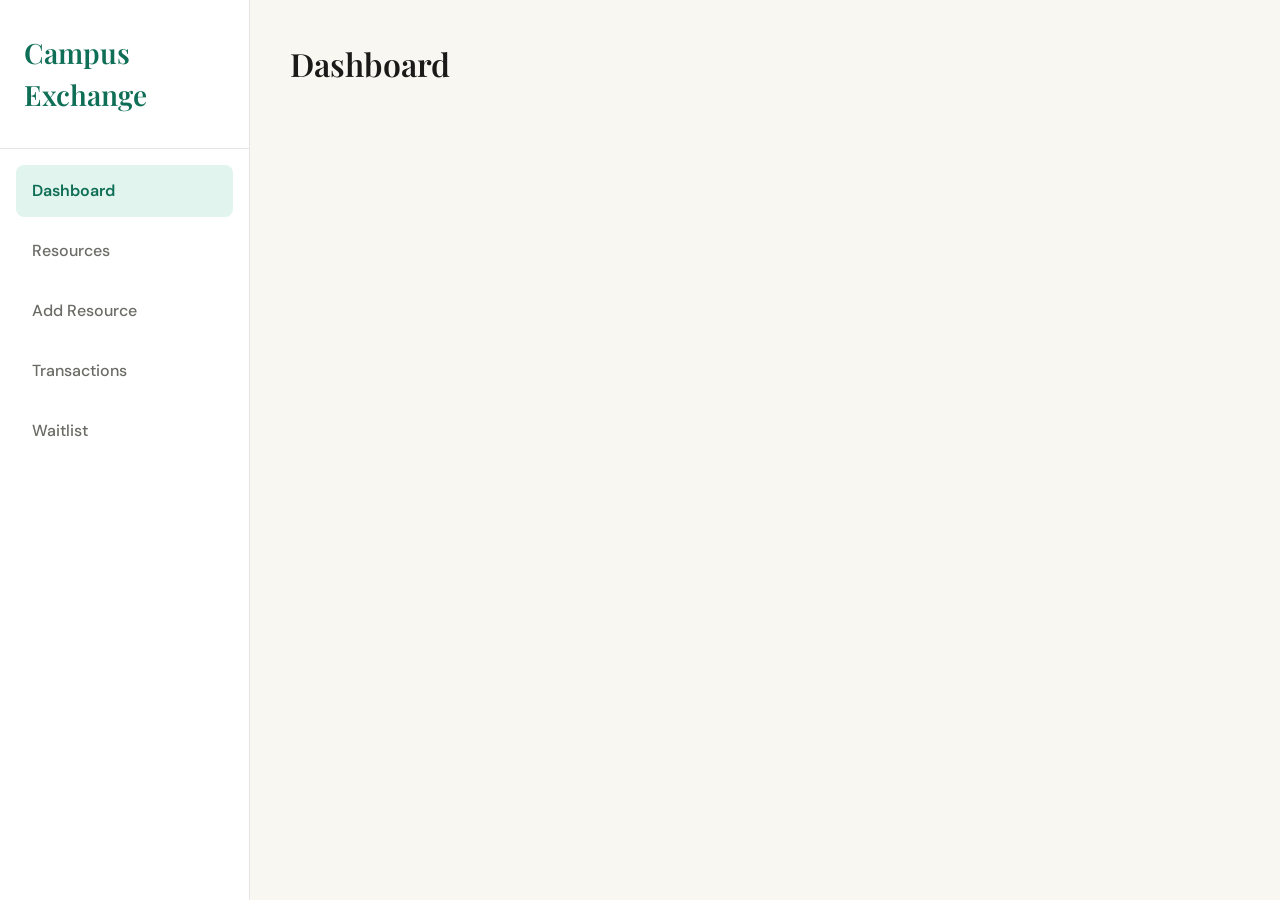
==== index.html @ b08d1180 "init: base layout and navigation" ====
<!DOCTYPE html>
<html lang="en">
<head>
    <meta charset="UTF-8">
    <meta name="viewport" content="width=device-width, initial-scale=1.0">
    <title>Campus Exchange</title>
    <!-- Add Google Fonts: Playfair Display for headings & DM Sans for body -->
    <link rel="preconnect" href="https://fonts.googleapis.com">
    <link rel="preconnect" href="https://fonts.gstatic.com" crossorigin>
    <link href="https://fonts.googleapis.com/css2?family=DM+Sans:ital,opsz,wght@0,9..40,100..1000;1,9..40,100..1000&family=Playfair+Display:ital,wght@0,400..900;1,400..900&display=swap" rel="stylesheet">
    <link rel="stylesheet" href="style.css">
</head>
<body>
    <div class="app-container">
        <!-- Sidebar Navigation -->
        <aside class="sidebar">
            <h1 class="logo">Campus Exchange</h1>
            <nav class="nav-menu">
                <a href="#dashboard" class="nav-link active" data-target="dashboard">Dashboard</a>
                <a href="#resources" class="nav-link" data-target="resources">Resources</a>
                <a href="#add-resource" class="nav-link" data-target="add-resource">Add Resource</a>
                <a href="#transactions" class="nav-link" data-target="transactions">Transactions</a>
                <a href="#waitlist" class="nav-link" data-target="waitlist">Waitlist</a>
            </nav>
        </aside>

        <!-- Main Content Area -->
        <main class="main-content">
            <section id="dashboard" class="page-section">
                <h2>Dashboard</h2>
            </section>
            
            <section id="resources" class="page-section hidden">
                <h2>Resources</h2>
            </section>
            
            <section id="add-resource" class="page-section hidden">
                <h2>Add Resource</h2>
            </section>
            
            <section id="transactions" class="page-section hidden">
                <h2>Transactions</h2>
            </section>
            
            <section id="waitlist" class="page-section hidden">
                <h2>Waitlist</h2>
            </section>
        </main>
    </div>

    <script src="mock-data.js"></script>
    <script src="app.js"></script>
</body>
</html>
---- style.css ----
/* Custom Styles for Campus Exchange */

:root {
    /* Color System */
    --primary: #0F6E56;
    --primary-light: #E1F5EE;
    --bg-page: #F9F7F2;
    --bg-card: #FFFFFF;
    --border: rgba(0,0,0,0.10);
    --text-main: #1A1A18;
    --text-muted: #6B6B65;
    
    /* Layout Variables */
    --sidebar-width: 250px;
}

* {
    box-sizing: border-box;
    margin: 0;
    padding: 0;
}

body {
    font-family: "DM Sans", sans-serif;
    background-color: var(--bg-page);
    color: var(--text-main);
    line-height: 1.5;
}

h1, h2, h3, h4, h5, h6 {
    font-family: "Playfair Display", serif;
    font-weight: 600;
}

p {
    font-family: "DM Sans", sans-serif;
}

/* Base Layout */
.app-container {
    display: flex;
    min-height: 100vh;
}

/* Sidebar Styles */
.sidebar {
    width: var(--sidebar-width);
    background-color: var(--bg-card);
    border-right: 1px solid var(--border);
    position: fixed;
    top: 0;
    left: 0;
    bottom: 0;
    display: flex;
    flex-direction: column;
}

.logo {
    font-size: 1.75rem;
    padding: 2rem 1.5rem;
    color: var(--primary);
    border-bottom: 1px solid var(--border);
    margin-bottom: 1rem;
}

.nav-menu {
    display: flex;
    flex-direction: column;
    padding: 0 1rem;
    gap: 0.5rem;
}

.nav-link {
    text-decoration: none;
    color: var(--text-muted);
    padding: 0.875rem 1rem;
    border-radius: 8px;
    font-size: 1rem;
    font-weight: 500;
    transition: all 0.2s ease;
}

.nav-link:hover {
    background-color: var(--primary-light);
    color: var(--primary);
}

.nav-link.active {
    background-color: var(--primary-light);
    color: var(--primary);
    font-weight: 600;
}

/* Main Content Styles */
.main-content {
    margin-left: var(--sidebar-width);
    padding: 2.5rem;
    flex: 1;
    max-width: 1200px;
}

.page-section > h2 {
    font-size: 2rem;
    margin-bottom: 2rem;
    color: var(--text-main);
}

/* Utility Classes for View Toggling */
.page-section {
    display: block;
}

.page-section.hidden {
    display: none;
}
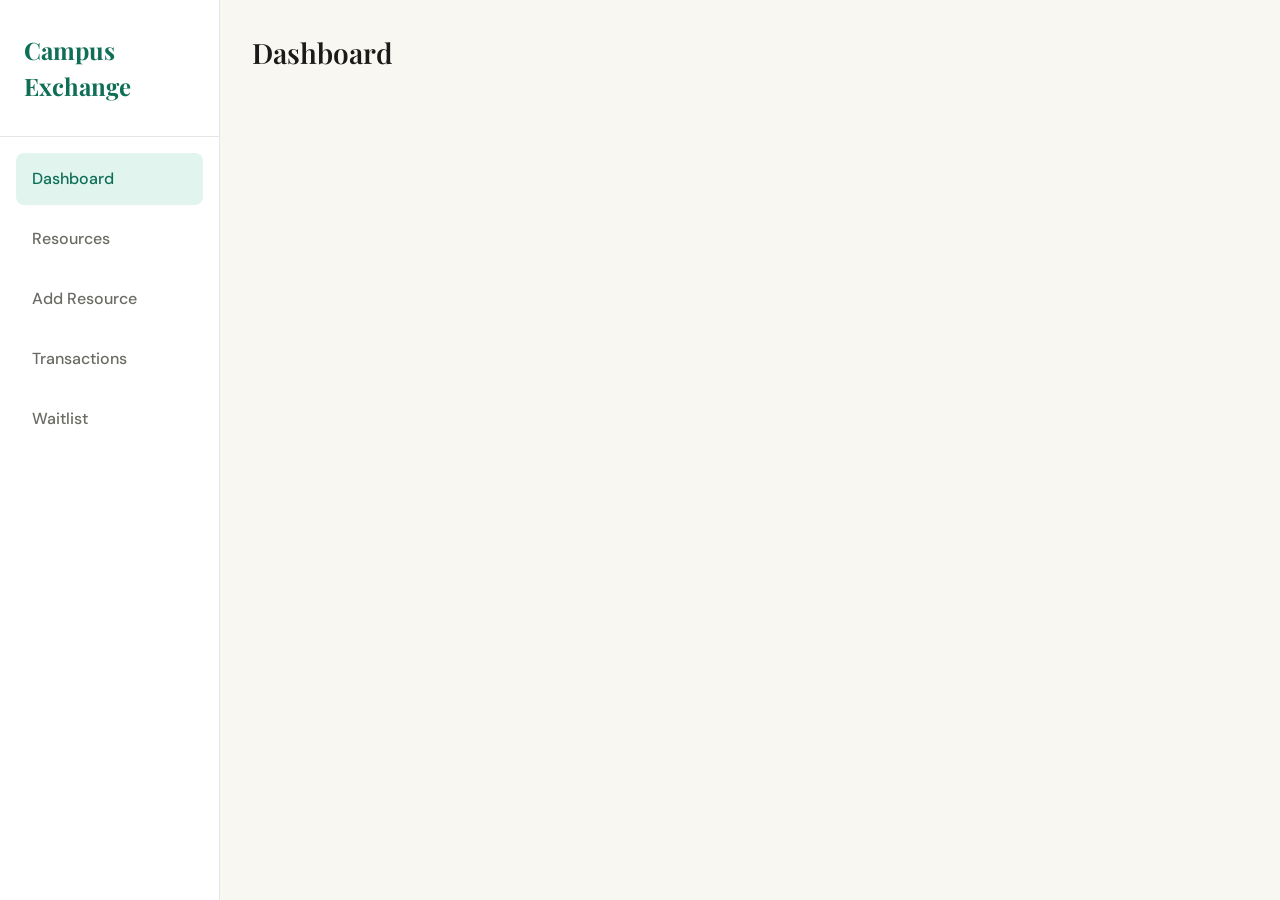
==== commit 82c12ae8: "feat: resources table with actions" ====
--- a/index.html
+++ b/index.html
@@ -32,6 +32,55 @@
             
             <section id="resources" class="page-section hidden">
                 <h2>Resources</h2>
+                
+                <div class="card" style="display: flex; gap: 1.5rem; align-items: center; padding: 1rem 1.5rem;">
+                    <div>
+                        <label for="filter-category" class="stat-label">Category</label>
+                        <select id="filter-category" style="padding: 0.5rem; border-radius: 6px; border: 1px solid var(--border); font-family: inherit;">
+                            <option value="All">All</option>
+                            <option value="Textbook">Textbook</option>
+                            <option value="Hardware">Hardware</option>
+                            <option value="Equipment">Equipment</option>
+                        </select>
+                    </div>
+                    <div>
+                        <label for="filter-status" class="stat-label">Status</label>
+                        <select id="filter-status" style="padding: 0.5rem; border-radius: 6px; border: 1px solid var(--border); font-family: inherit;">
+                            <option value="All">All</option>
+                            <option value="available">Available</option>
+                            <option value="borrowed">Borrowed</option>
+                            <option value="waitlisted">Waitlisted</option>
+                        </select>
+                    </div>
+                    <div>
+                        <label for="filter-condition" class="stat-label">Condition</label>
+                        <select id="filter-condition" style="padding: 0.5rem; border-radius: 6px; border: 1px solid var(--border); font-family: inherit;">
+                            <option value="All">All</option>
+                            <option value="good">Good</option>
+                            <option value="fair">Fair</option>
+                            <option value="poor">Poor</option>
+                        </select>
+                    </div>
+                </div>
+
+                <div class="table-container">
+                    <table>
+                        <thead>
+                            <tr>
+                                <th>Title</th>
+                                <th>Author/Model</th>
+                                <th>Category</th>
+                                <th>Condition</th>
+                                <th>Status</th>
+                                <th>Donor</th>
+                                <th>Action</th>
+                            </tr>
+                        </thead>
+                        <tbody id="resources-tbody">
+                            <!-- Populated by JS -->
+                        </tbody>
+                    </table>
+                </div>
             </section>
             
             <section id="add-resource" class="page-section hidden">
--- a/style.css
+++ b/style.css
@@ -1,7 +1,4 @@
-/* Custom Styles for Campus Exchange */
-
 :root {
-    /* Color System */
     --primary: #0F6E56;
     --primary-light: #E1F5EE;
     --bg-page: #F9F7F2;
@@ -9,9 +6,18 @@
     --border: rgba(0,0,0,0.10);
     --text-main: #1A1A18;
     --text-muted: #6B6B65;
-    
-    /* Layout Variables */
-    --sidebar-width: 250px;
+
+    --status-available: #0F6E56;   --status-available-bg: #E1F5EE;
+    --status-borrowed: #BA7517;    --status-borrowed-bg: #FAEEDA;
+    --status-waitlisted: #993C1D;  --status-waitlisted-bg: #FAECE7;
+    --status-overdue: #A32D2D;     --status-overdue-bg: #FCEBEB;
+    --status-returned: #3B6D11;    --status-returned-bg: #EAF3DE;
+
+    --cond-good: #3B6D11;  --cond-good-bg: #EAF3DE;
+    --cond-fair: #BA7517;  --cond-fair-bg: #FAEEDA;
+    --cond-poor: #A32D2D;  --cond-poor-bg: #FCEBEB;
+
+    --sidebar-width: 220px;
 }
 
 * {
@@ -32,17 +38,13 @@
     font-weight: 600;
 }
 
-p {
-    font-family: "DM Sans", sans-serif;
-}
-
-/* Base Layout */
+/* Page Layout */
 .app-container {
     display: flex;
     min-height: 100vh;
 }
 
-/* Sidebar Styles */
+/* Sidebar */
 .sidebar {
     width: var(--sidebar-width);
     background-color: var(--bg-card);
@@ -56,11 +58,12 @@
 }
 
 .logo {
-    font-size: 1.75rem;
+    font-size: 1.5rem;
     padding: 2rem 1.5rem;
     color: var(--primary);
     border-bottom: 1px solid var(--border);
     margin-bottom: 1rem;
+    font-weight: bold;
 }
 
 .nav-menu {
@@ -71,6 +74,7 @@
 }
 
 .nav-link {
+    display: block;
     text-decoration: none;
     color: var(--text-muted);
     padding: 0.875rem 1rem;
@@ -82,34 +86,155 @@
 
 .nav-link:hover {
     background-color: var(--primary-light);
-    color: var(--primary);
 }
 
 .nav-link.active {
     background-color: var(--primary-light);
     color: var(--primary);
-    font-weight: 600;
-}
-
-/* Main Content Styles */
+}
+
+/* Main Content Area */
 .main-content {
     margin-left: var(--sidebar-width);
-    padding: 2.5rem;
+    padding: 2rem;
     flex: 1;
-    max-width: 1200px;
-}
-
-.page-section > h2 {
+}
+
+/* Base Card Class */
+.card {
+    background-color: var(--bg-card);
+    border: 1px solid var(--border);
+    border-radius: 10px;
+    padding: 1.5rem;
+    margin-bottom: 1rem;
+}
+
+/* Stat Cards */
+.stat-card-container {
+    display: grid;
+    grid-template-columns: repeat(auto-fit, minmax(200px, 1fr));
+    gap: 1.5rem;
+    margin-bottom: 2rem;
+}
+
+.stat-card {
+    background-color: var(--bg-card);
+    border: 1px solid var(--border);
+    border-radius: 10px;
+    padding: 1.5rem;
+}
+
+.stat-label {
+    font-size: 0.875rem;
+    color: var(--text-muted);
+    margin-bottom: 0.5rem;
+    display: block;
+}
+
+.stat-number {
     font-size: 2rem;
-    margin-bottom: 2rem;
-    color: var(--text-main);
-}
-
-/* Utility Classes for View Toggling */
+    font-weight: bold;
+    color: var(--text-main);
+}
+
+/* Tables */
+.table-container {
+    background-color: var(--bg-card);
+    border: 1px solid var(--border);
+    border-radius: 10px;
+    overflow-x: auto;
+}
+
+table {
+    width: 100%;
+    border-collapse: collapse;
+    text-align: left;
+}
+
+th, td {
+    padding: 10px;
+}
+
+th {
+    background-color: var(--bg-page);
+    color: var(--text-muted);
+    font-weight: 500;
+    font-size: 0.875rem;
+    border-bottom: 1px solid var(--border);
+}
+
+td {
+    border-bottom: 1px solid var(--border);
+    font-size: 0.9rem;
+    color: var(--text-main);
+}
+
+tr:last-child td {
+    border-bottom: none;
+}
+
+/* Badges */
+.badge {
+    display: inline-block;
+    padding: 3px 10px;
+    border-radius: 20px;
+    font-size: 0.75rem;
+    font-weight: 500;
+}
+
+.badge-available { background-color: var(--status-available-bg); color: var(--status-available); }
+.badge-borrowed { background-color: var(--status-borrowed-bg); color: var(--status-borrowed); }
+.badge-waitlisted { background-color: var(--status-waitlisted-bg); color: var(--status-waitlisted); }
+.badge-overdue { background-color: var(--status-overdue-bg); color: var(--status-overdue); }
+.badge-returned { background-color: var(--status-returned-bg); color: var(--status-returned); }
+
+.badge-good { background-color: var(--cond-good-bg); color: var(--cond-good); }
+.badge-fair { background-color: var(--cond-fair-bg); color: var(--cond-fair); }
+.badge-poor { background-color: var(--cond-poor-bg); color: var(--cond-poor); }
+
+/* Buttons */
+.btn {
+    display: inline-block;
+    padding: 0.5rem 1rem;
+    border-radius: 6px;
+    font-size: 0.875rem;
+    font-weight: 500;
+    cursor: pointer;
+    text-align: center;
+    border: none;
+    font-family: inherit;
+}
+
+.btn-primary {
+    background-color: var(--primary);
+    color: #ffffff;
+}
+
+.btn-primary:hover {
+    opacity: 0.9;
+}
+
+.btn-outline {
+    background-color: transparent;
+    color: var(--text-main);
+    border: 1px solid var(--border);
+}
+
+.btn-outline:hover {
+    background-color: var(--bg-page);
+}
+
+/* Utilities */
 .page-section {
     display: block;
 }
 
+.page-section > h2 {
+    font-size: 1.75rem;
+    margin-bottom: 1.5rem;
+    color: var(--text-main);
+}
+
 .page-section.hidden {
     display: none;
 }
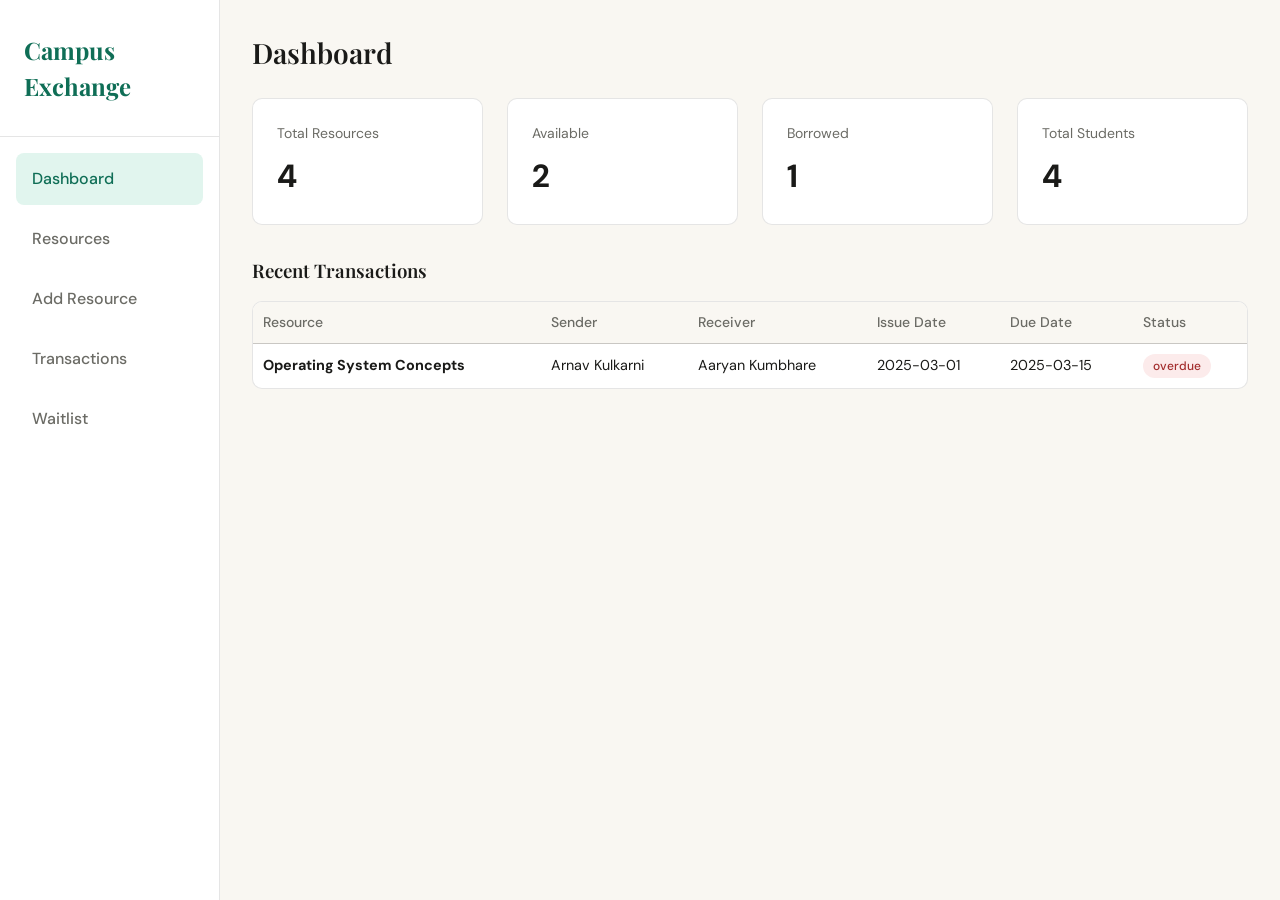
==== commit c4f80cf3: "feat: loading states and toast notifications" ====
--- a/index.html
+++ b/index.html
@@ -85,18 +85,102 @@
             
             <section id="add-resource" class="page-section hidden">
                 <h2>Add Resource</h2>
+                <div class="card" style="max-width: 600px;">
+                    <form id="add-resource-form" style="display: flex; flex-direction: column; gap: 1rem;">
+                        <div style="display: flex; flex-direction: column; gap: 0.5rem;">
+                            <label for="res-title" class="stat-label">Title *</label>
+                            <input type="text" id="res-title" required style="padding: 0.75rem; border-radius: 6px; border: 1px solid var(--border); font-family: inherit;">
+                        </div>
+
+                        <div style="display: flex; flex-direction: column; gap: 0.5rem;">
+                            <label for="res-author" class="stat-label">Author / Model</label>
+                            <input type="text" id="res-author" style="padding: 0.75rem; border-radius: 6px; border: 1px solid var(--border); font-family: inherit;">
+                        </div>
+
+                        <div style="display: flex; gap: 1rem;">
+                            <div style="display: flex; flex-direction: column; gap: 0.5rem; flex: 1;">
+                                <label for="res-category" class="stat-label">Category *</label>
+                                <select id="res-category" required style="padding: 0.75rem; border-radius: 6px; border: 1px solid var(--border); font-family: inherit;">
+                                    <option value="">Select Category</option>
+                                    <option value="Textbook">Textbook</option>
+                                    <option value="Hardware">Hardware</option>
+                                    <option value="Equipment">Equipment</option>
+                                </select>
+                            </div>
+
+                            <div style="display: flex; flex-direction: column; gap: 0.5rem; flex: 1;">
+                                <label for="res-condition" class="stat-label">Condition *</label>
+                                <select id="res-condition" required style="padding: 0.75rem; border-radius: 6px; border: 1px solid var(--border); font-family: inherit;">
+                                    <option value="">Select Condition</option>
+                                    <option value="good">Good</option>
+                                    <option value="fair">Fair</option>
+                                    <option value="poor">Poor</option>
+                                </select>
+                            </div>
+                        </div>
+
+                        <div style="display: flex; flex-direction: column; gap: 0.5rem;">
+                            <label for="res-donor" class="stat-label">Donor *</label>
+                            <select id="res-donor" required style="padding: 0.75rem; border-radius: 6px; border: 1px solid var(--border); font-family: inherit;">
+                                <option value="">Select Donor</option>
+                                <!-- Populated by JS -->
+                            </select>
+                        </div>
+
+                        <div style="margin-top: 1rem;">
+                            <button type="submit" id="res-submit-btn" class="btn btn-primary" disabled style="width: 100%; padding: 0.875rem; font-size: 1rem;">Add Resource</button>
+                        </div>
+                    </form>
+                </div>
             </section>
             
             <section id="transactions" class="page-section hidden">
                 <h2>Transactions</h2>
+                <div class="table-container">
+                    <table>
+                        <thead>
+                            <tr>
+                                <th>ID</th>
+                                <th>Resource</th>
+                                <th>Sender</th>
+                                <th>Receiver</th>
+                                <th>Issue Date</th>
+                                <th>Due Date</th>
+                                <th>Return Date</th>
+                                <th>Status</th>
+                                <th>Action</th>
+                            </tr>
+                        </thead>
+                        <tbody id="transactions-tbody">
+                            <!-- Populated by JS -->
+                        </tbody>
+                    </table>
+                </div>
             </section>
             
             <section id="waitlist" class="page-section hidden">
                 <h2>Waitlist</h2>
+                <div class="table-container">
+                    <table>
+                        <thead>
+                            <tr>
+                                <th>Priority</th>
+                                <th>Resource</th>
+                                <th>Student</th>
+                                <th>Registration Date</th>
+                                <th>Action</th>
+                            </tr>
+                        </thead>
+                        <tbody id="waitlist-tbody">
+                            <!-- Populated by JS -->
+                        </tbody>
+                    </table>
+                </div>
             </section>
         </main>
     </div>
 
+    <div id="toast-container"></div>
     <script src="mock-data.js"></script>
     <script src="app.js"></script>
 </body>
--- a/style.css
+++ b/style.css
@@ -238,3 +238,25 @@
 .page-section.hidden {
     display: none;
 }
+
+#toast-container {
+    position: fixed;
+    top: 1.5rem;
+    right: 1.5rem;
+    display: flex;
+    flex-direction: column;
+    gap: 8px;
+    z-index: 9999;
+}
+.toast {
+    padding: 0.75rem 1.25rem;
+    border-radius: 8px;
+    font-size: 14px;
+    font-weight: 500;
+    min-width: 220px;
+    animation: fadein 0.3s ease;
+}
+.toast-success { background: var(--status-available-bg); color: var(--status-available); }
+.toast-error   { background: var(--status-overdue-bg);   color: var(--status-overdue);   }
+.toast-info    { background: var(--primary-light);        color: var(--primary);          }
+@keyframes fadein { from { opacity: 0; transform: translateY(-8px); } to { opacity: 1; transform: translateY(0); } }
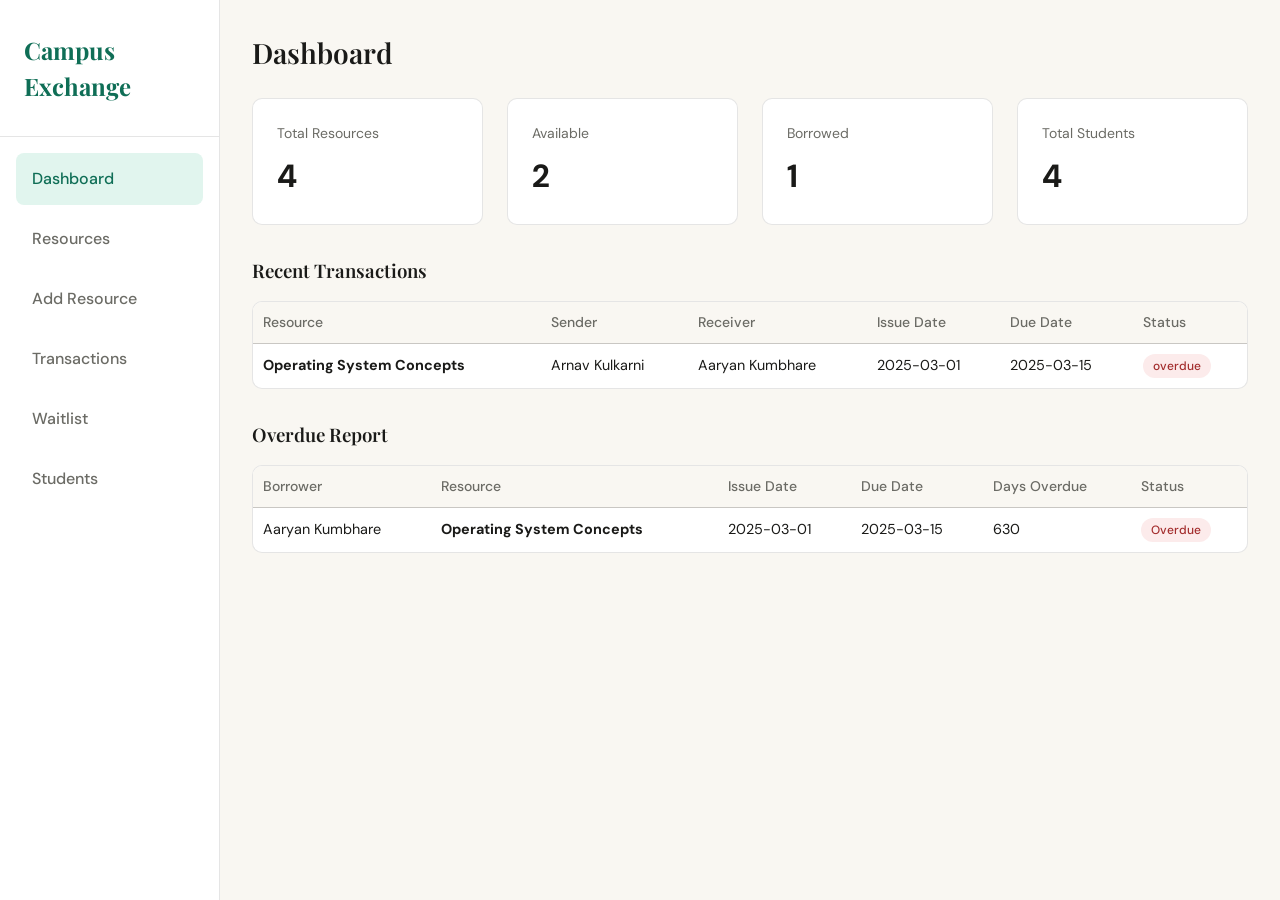
==== commit 8381341d: "feat: students tab with add student form and table" ====
--- a/index.html
+++ b/index.html
@@ -21,6 +21,7 @@
                 <a href="#add-resource" class="nav-link" data-target="add-resource">Add Resource</a>
                 <a href="#transactions" class="nav-link" data-target="transactions">Transactions</a>
                 <a href="#waitlist" class="nav-link" data-target="waitlist">Waitlist</a>
+                <a href="#students" class="nav-link" data-target="students">Students</a>
             </nav>
         </aside>
 
@@ -177,6 +178,10 @@
                     </table>
                 </div>
             </section>
+            
+            <section id="students" class="page-section hidden">
+                <h2>Students</h2>
+            </section>
         </main>
     </div>
 
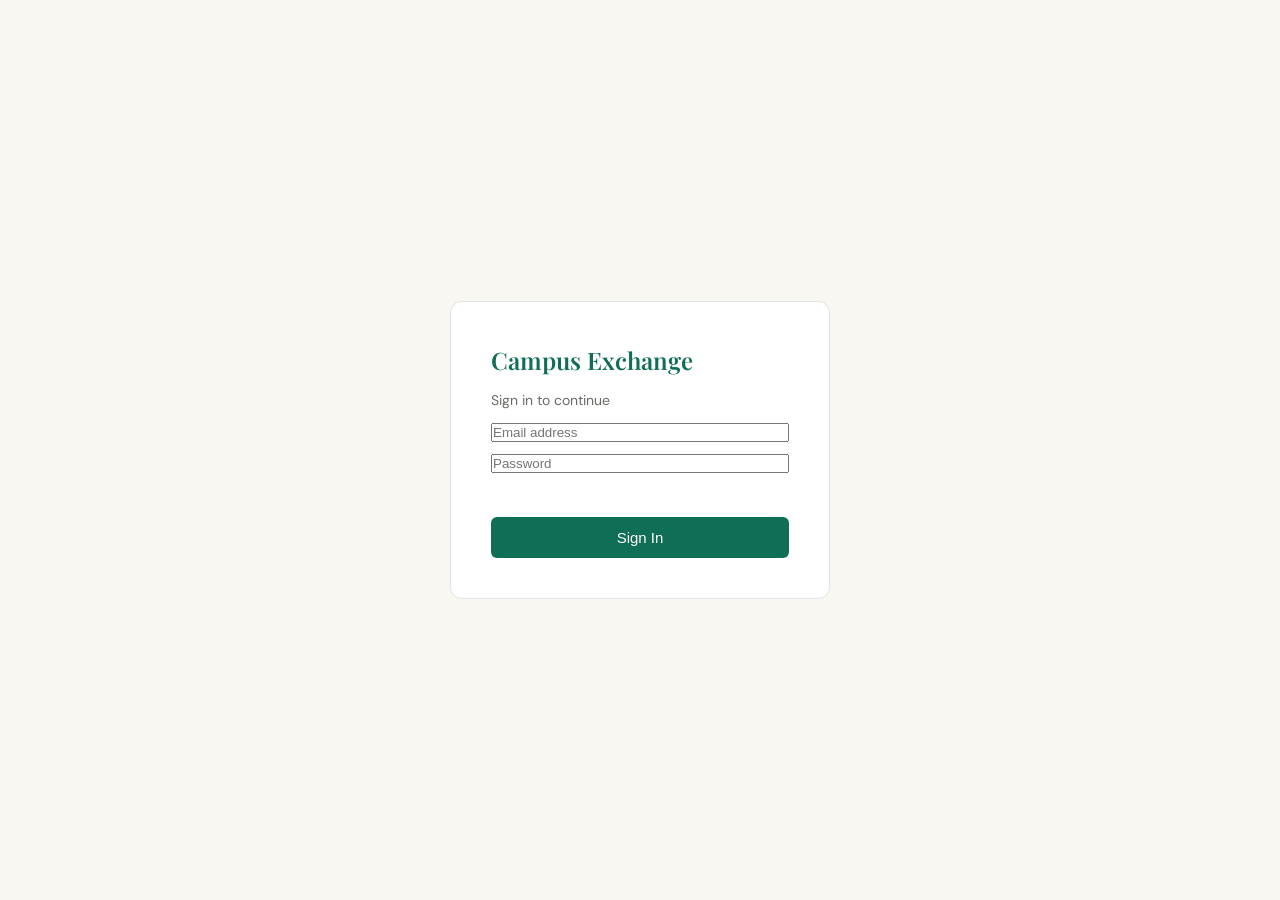
==== commit 38a981ce: "feat: login page with admin and student roles" ====
--- a/index.html
+++ b/index.html
@@ -11,7 +11,18 @@
     <link rel="stylesheet" href="style.css">
 </head>
 <body>
-    <div class="app-container">
+    <div id="login-screen">
+        <div id="login-card">
+            <h1>Campus Exchange</h1>
+            <p>Sign in to continue</p>
+            <input type="email" id="login-email" placeholder="Email address" />
+            <input type="password" id="login-password" placeholder="Password" />
+            <p id="login-error"></p>
+            <button id="login-btn">Sign In</button>
+        </div>
+    </div>
+    <div id="app" style="display:none;">
+        <div class="app-container">
         <!-- Sidebar Navigation -->
         <aside class="sidebar">
             <h1 class="logo">Campus Exchange</h1>
@@ -23,6 +34,10 @@
                 <a href="#waitlist" class="nav-link" data-target="waitlist">Waitlist</a>
                 <a href="#students" class="nav-link" data-target="students">Students</a>
             </nav>
+            <div id="sidebar-footer">
+                <span id="user-chip"></span>
+                <button id="logout-btn">Logout</button>
+            </div>
         </aside>
 
         <!-- Main Content Area -->
@@ -182,7 +197,9 @@
             <section id="students" class="page-section hidden">
                 <h2>Students</h2>
             </section>
+            </section>
         </main>
+    </div>
     </div>
 
     <div id="toast-container"></div>
--- a/style.css
+++ b/style.css
@@ -260,3 +260,79 @@
 .toast-error   { background: var(--status-overdue-bg);   color: var(--status-overdue);   }
 .toast-info    { background: var(--primary-light);        color: var(--primary);          }
 @keyframes fadein { from { opacity: 0; transform: translateY(-8px); } to { opacity: 1; transform: translateY(0); } }
+
+/* Login Screen */
+#login-screen {
+    position: fixed;
+    inset: 0;
+    background: var(--bg-page);
+    display: flex;
+    align-items: center;
+    justify-content: center;
+    z-index: 9999;
+}
+#login-card {
+    background: var(--bg-card);
+    border: 0.5px solid var(--border);
+    border-radius: 12px;
+    padding: 2.5rem;
+    width: 100%;
+    max-width: 380px;
+    display: flex;
+    flex-direction: column;
+    gap: 12px;
+}
+#login-card h1 {
+    color: var(--primary);
+    margin: 0;
+    font-size: 1.5rem;
+}
+#login-card p {
+    color: var(--text-muted);
+    margin: 0;
+    font-size: 14px;
+}
+#login-error {
+    color: var(--status-overdue);
+    font-size: 13px;
+    min-height: 16px;
+}
+#login-btn {
+    background: var(--primary);
+    color: white;
+    border: none;
+    padding: 0.75rem;
+    border-radius: 6px;
+    font-size: 15px;
+    cursor: pointer;
+    margin-top: 4px;
+}
+#login-btn:hover { opacity: 0.9; }
+
+/* Sidebar Footer */
+#sidebar-footer {
+    position: absolute;
+    bottom: 1.5rem;
+    left: 0;
+    width: 100%;
+    padding: 0 1.5rem;
+    display: flex;
+    flex-direction: column;
+    gap: 8px;
+}
+#user-chip {
+    font-size: 13px;
+    color: var(--text-muted);
+    word-break: break-all;
+}
+#logout-btn {
+    background: none;
+    border: 0.5px solid var(--border);
+    border-radius: 6px;
+    padding: 6px 12px;
+    cursor: pointer;
+    color: var(--status-overdue);
+    font-size: 13px;
+    text-align: left;
+}
+#logout-btn:hover { background: var(--status-overdue-bg); }
